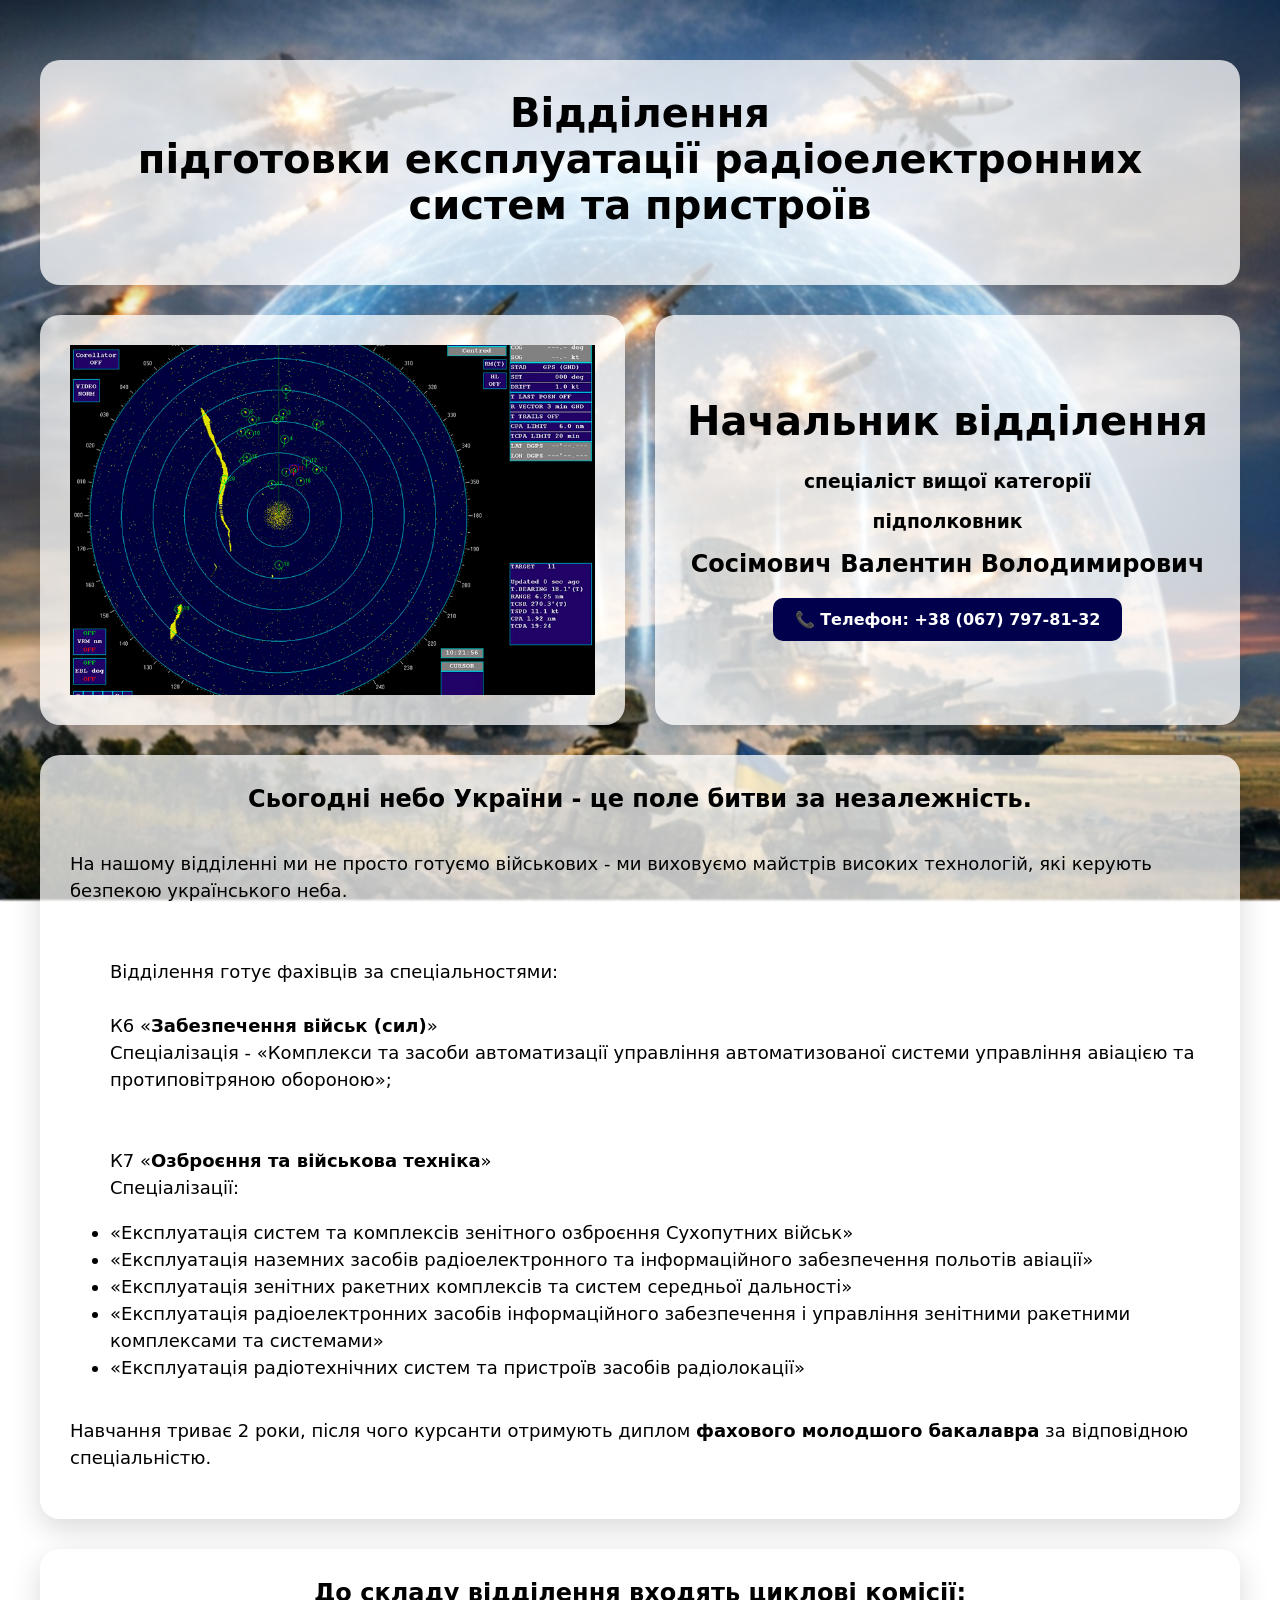
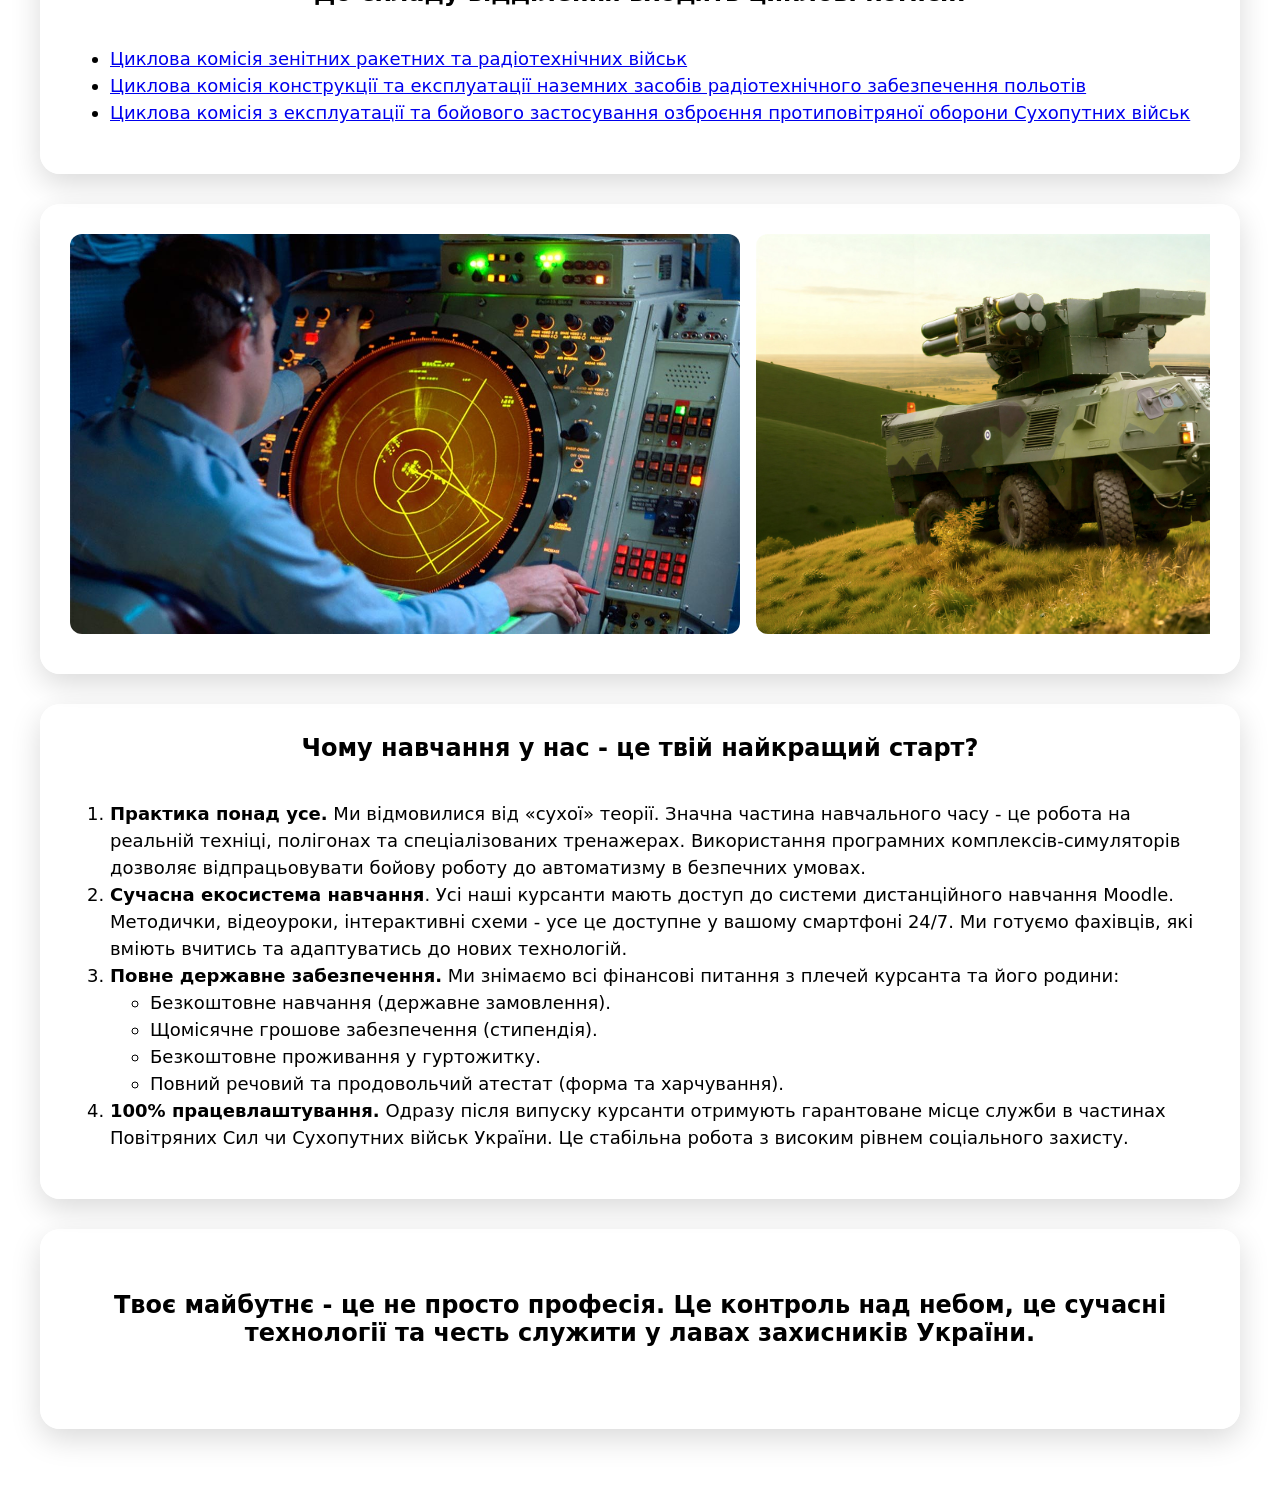
==== index.html @ 3a914ec9 "Add contacts number" ====
<!DOCTYPE html>
<html lang="uk">
<head>
    <meta content="text/html; charset=UTF-8" http-equiv="content-type">

    <meta name="viewport" content="width=device-width, initial-scale=1.0">
    <title>Відділення підготовки експлуатації радіоелектронних систем та пристроїв</title>
    <style>
    * {
      box-sizing: border-box;
      font-family: system-ui, -apple-system, BlinkMacSystemFont, "Segoe UI", Roboto, sans-serif;
    }

    body {
      margin: 0;
      min-height: 100vh;
      background-image: url("images/dome2.jpg");
      background-size: cover;
      background-position: center;
      background-attachment: fixed;
    }

    .overlay {
      min-height: 100vh;
      padding: 60px 40px;
      backdrop-filter: blur(1px);
      /*background: rgba(0, 0, 0, 0.8);*/
    }

    .grid {
      max-width: 1200px;
      margin: 0 auto;
      display: grid;
      grid-template-columns: repeat(2, 1fr);
      gap: 30px;
    }

    .full {
      grid-column: 1 / -1;
    }

    .card {
      background: rgba(255, 255, 255, 0.75);
      border-radius: 20px;
      padding: 30px;
      box-shadow: 0 10px 30px rgba(0, 0, 0, 0.15);
      min-height: 200px;
      min-width: 0;
      display: flex;
      flex-direction: column;
      justify-content: center;
    }

    .card h1 {
      margin-top: 0;
      font-size: 40px;
      color: #1e3a8a;
      text-align: center;
    }
      .card h2 {
      margin-top: 0;
      font-size: 24px;      
    }
      
    .text {
      text-align: center;
    }
         .gallery {
      max-height: 350px;
      overflow-x: auto;
    }
          .gallery-horizontal {
      display: flex;
      gap: 16px;
      overflow-x: auto;
      padding-bottom: 10px;
      scroll-behavior: smooth;
      -webkit-overflow-scrolling: touch;
    }

    .gallery-horizontal img {
      height: 400px;        /* 🔥 однакова висота */
      width: auto;
      flex-shrink: 0;       /* ❗ не стискаються */
      object-fit: cover;
      border-radius: 12px;
    }
          video {
             width: 100%;
            height: auto;
            border-radius: 14px;
            max-height: 600px;   /* 👈 підбери значення */
      /*height: auto;
      aspect-ratio: 9 / 16;*/
                }
    .video-wrap {
      width: 100%;
      max-height: 315px;        /* 👈 обмеження висоти */
      aspect-ratio: 16 / 9;    /* пропорції */
      overflow: hidden;        /* 🔑 не дає вилазити */
      border-radius: 6px;
    }

    .video-wrap iframe {
      width: 100%;
      height: 100%;
      border: 0;
      display: block;
    }
    .card p {
      font-size: 18px;
      line-height: 1.5;
    }
      
      .card ul{
      font-size: 18px;
      line-height: 1.5;
    }
      
      .card ol{
      font-size: 18px;
      line-height: 1.5;
    }

    @media (max-width: 768px) {
      .grid {
        grid-template-columns: 1fr;
      }
    }
    .contact-call a{
      align: center;
      display:inline-block;
      padding:12px 22px;
      background:#01004c;
      color:white;
      text-decoration:none;
      border-radius:10px;
      font-weight:600;
      transition:0.25s;
    }

    .contact-call a:hover{
      background:black;
      transform:translateY(-2px);
    }
    </style>
</head>
<body>
<div class="overlay">
    <div class="grid">
        <div class="card full">
            <h1 style="color: black">Відділення <br>
                підготовки експлуатації радіоелектронних систем та пристроїв</h1>
        </div>
        <div class="card">
            <img src="images/indicator3.jpg" alt="">
        </div>
        <div align="center" class="card">
            <h1 style="color: black" align="center">Начальник відділення</h1>
            <h3 style="margin-top: 0"> спеціаліст вищої категорії</h3>
            <h3 style="margin-top: 0"> підполковник</h3>
            <h2> Сосімович Валентин Володимирович</h2>
            <div class="contact-call">
              <a href="tel:+380677978132">
                📞 Телефон: +38 (067) 797-81-32
              </a>
            </div>
        </div>
        <div class="card full">
            <h2 align="center">Сьогодні небо України - це поле битви за незалежність.</h2>
            <p>На нашому відділенні ми не просто готуємо військових - ми виховуємо майстрів високих технологій, які
                керують безпекою українського неба.
            </p>

            <ul>
                <p>
                    Відділення готує фахівців за спеціальностями:<br><br>

                    К6 «<b>Забезпечення військ (сил)</b>»<br>
                    Спеціалізація - «Комплекси та засоби автоматизації управління автоматизованої системи управління
                    авіацією та протиповітряною обороною»;
                    <br><br><br>
                    К7 «<b>Озброєння та військова техніка</b>»<br>
                    Спеціалізації:
                </p>
                <li>«Експлуатація систем та комплексів зенітного озброєння Сухопутних військ»</li>
                <li>«Експлуатація наземних засобів радіоелектронного та інформаційного забезпечення польотів авіації»
                </li>
                <li>«Експлуатація зенітних ракетних комплексів та систем середньої дальності»</li>
                <li>«Експлуатація радіоелектронних засобів інформаційного забезпечення і управління зенітними ракетними
                    комплексами та системами»
                </li>
                <li>«Експлуатація радіотехнічних систем та пристроїв засобів радіолокації»</li>

            </ul>

            <p>

                Навчання триває 2 роки, після чого курсанти отримують диплом <b>фахового молодшого бакалавра</b> за
                відповідною спеціальністю.
            </p>

        </div>
        <div class="card full">
            <h2 align="center">До складу відділення входять циклові комісії:</h2>
            <ul>
                <li><a href="./ZRV_RTV/zrv_rtv.html">Циклова комісія зенітних ракетних та радіотехнічних військ</a></li>
                <li><a href="./RTZ_ASU/rtz_asu.html">Циклова комісія конструкції та експлуатації наземних засобів
                    радіотехнічного забезпечення польотів</a></li>
                <li><a href="./PPO_SV/ppo_sv.html">Циклова комісія з експлуатації та бойового застосування озброєння
                    протиповітряної оборони Сухопутних військ</a></li>
            </ul>


        </div>
        <div class="card full">

            <div class="gallery-horizontal">
                <img src="images/im1.jpg" alt="">
                <img src="images/crotale.jpg" alt="">
                <img src="images/im14.jpg" alt="">
                <img src="images/avenger.jpg" alt="">
                <img src="images/zrv_back.jpg" alt="">
                <img src="images/osa.jpg" alt="">
                <img src="images/im5.jpg" alt="">
            </div>
        </div>
        <div class="card full">
            <h2 align="center">Чому навчання у нас - це твій найкращий старт?</h2>

            <ol>
                <li><b>Практика понад усе.</b> Ми відмовилися від «сухої» теорії.
                    Значна частина навчального часу - це робота на реальній техніці,
                    полігонах та спеціалізованих тренажерах. Використання програмних
                    комплексів-симуляторів дозволяє відпрацьовувати бойову роботу до
                    автоматизму в безпечних умовах.
                </li>
                <li><strong>Сучасна екосистема навчання</strong>. Усі наші курсанти мають доступ до
                    системи дистанційного навчання Moodle. Методички, відеоуроки, інтерактивні
                    схеми - усе це доступне у вашому смартфоні 24/7. Ми готуємо фахівців, які
                    вміють вчитись та адаптуватись до нових технологій.
                </li>
                <li><strong>Повне державне забезпечення.</strong> Ми знімаємо всі фінансові питання з плечей
                    курсанта та його родини:
                </li>
                <ul>
                    <li>Безкоштовне навчання (державне замовлення).</li>
                    <li>Щомісячне грошове забезпечення (стипендія).</li>
                    <li>Безкоштовне проживання у гуртожитку.</li>
                    <li>Повний речовий та продовольчий атестат (форма та харчування).</li>
                </ul>


                <li><b>100% працевлаштування.</b> Одразу після випуску курсанти отримують
                    гарантоване місце служби в частинах Повітряних Сил чи Сухопутних
                    військ України. Це стабільна робота з високим рівнем соціального захисту.
                </li>


            </ol>
        </div>
        <div class="card full">
            <h2 align="center">Твоє майбутнє - це не просто професія.
                Це контроль над небом, це сучасні технології та честь служити у лавах захисників України.
            </h2>
        </div>
    </div>
</div>
</body>
</html>
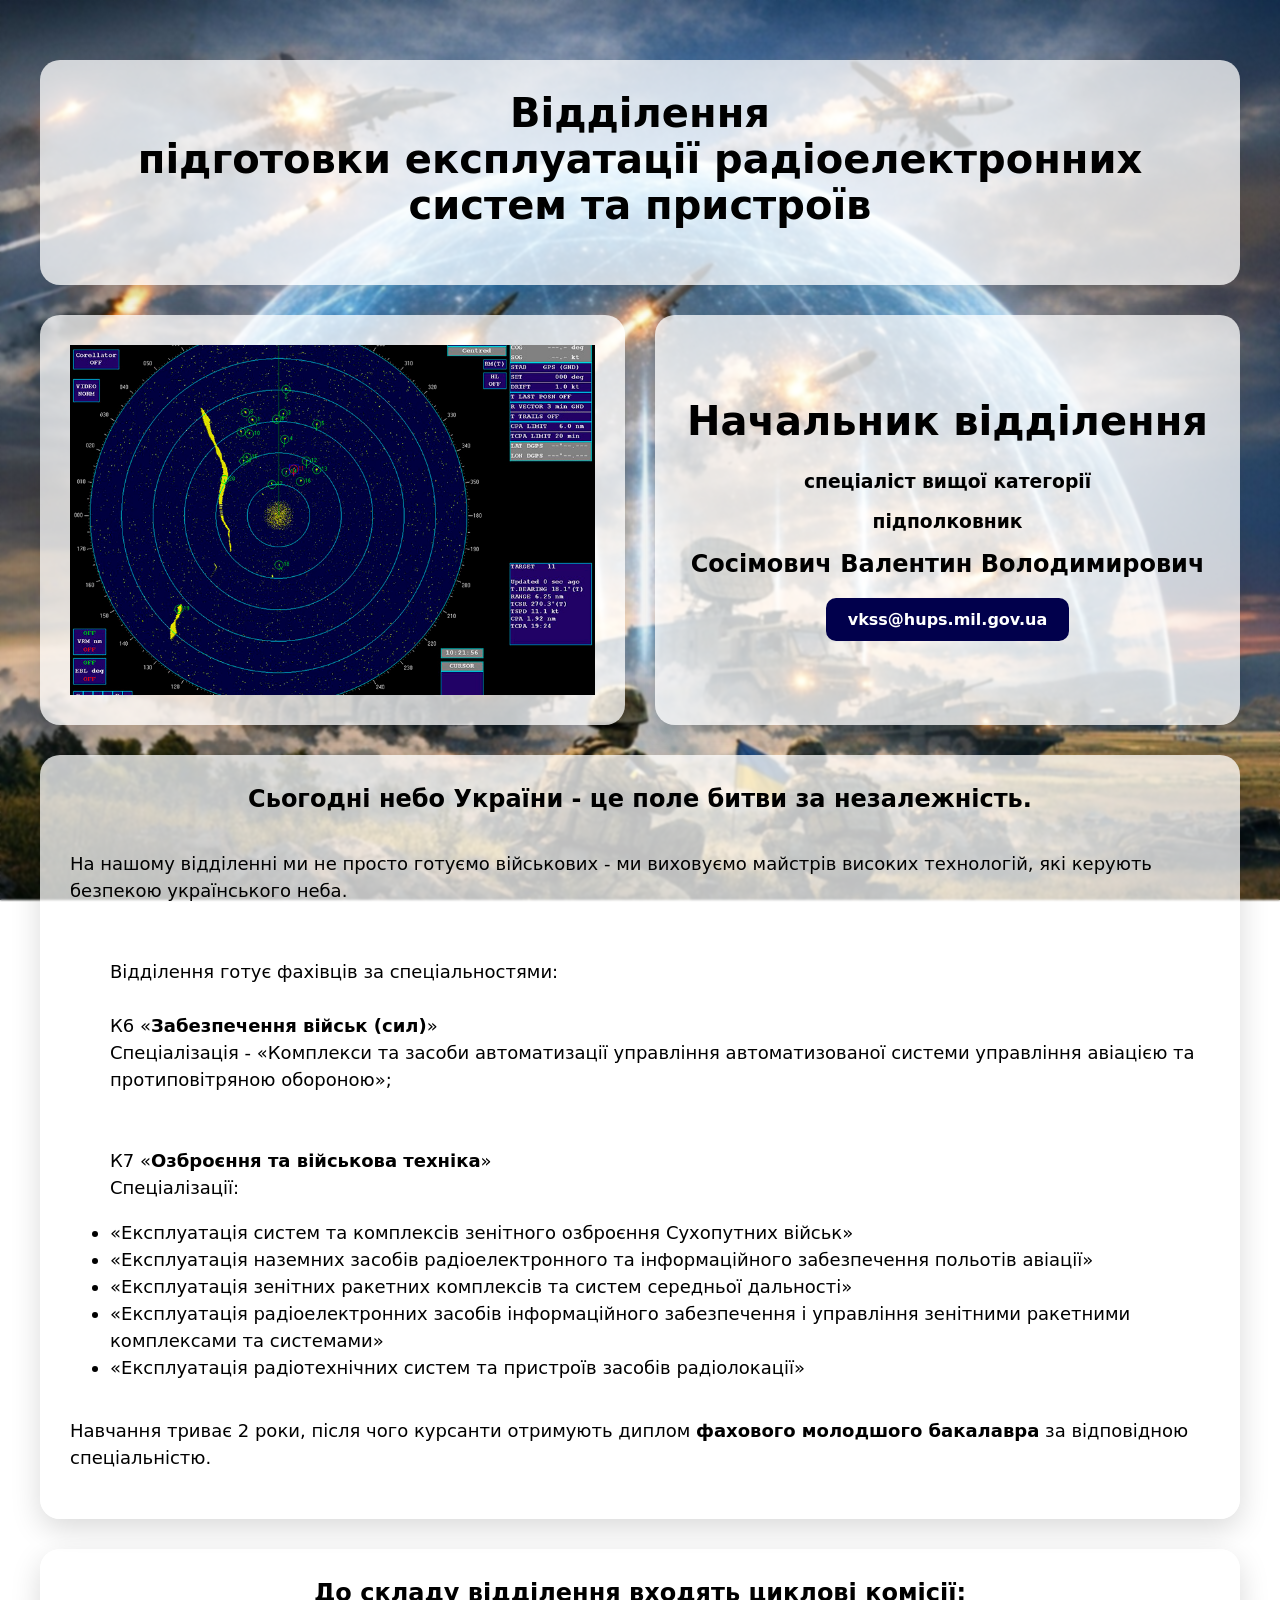
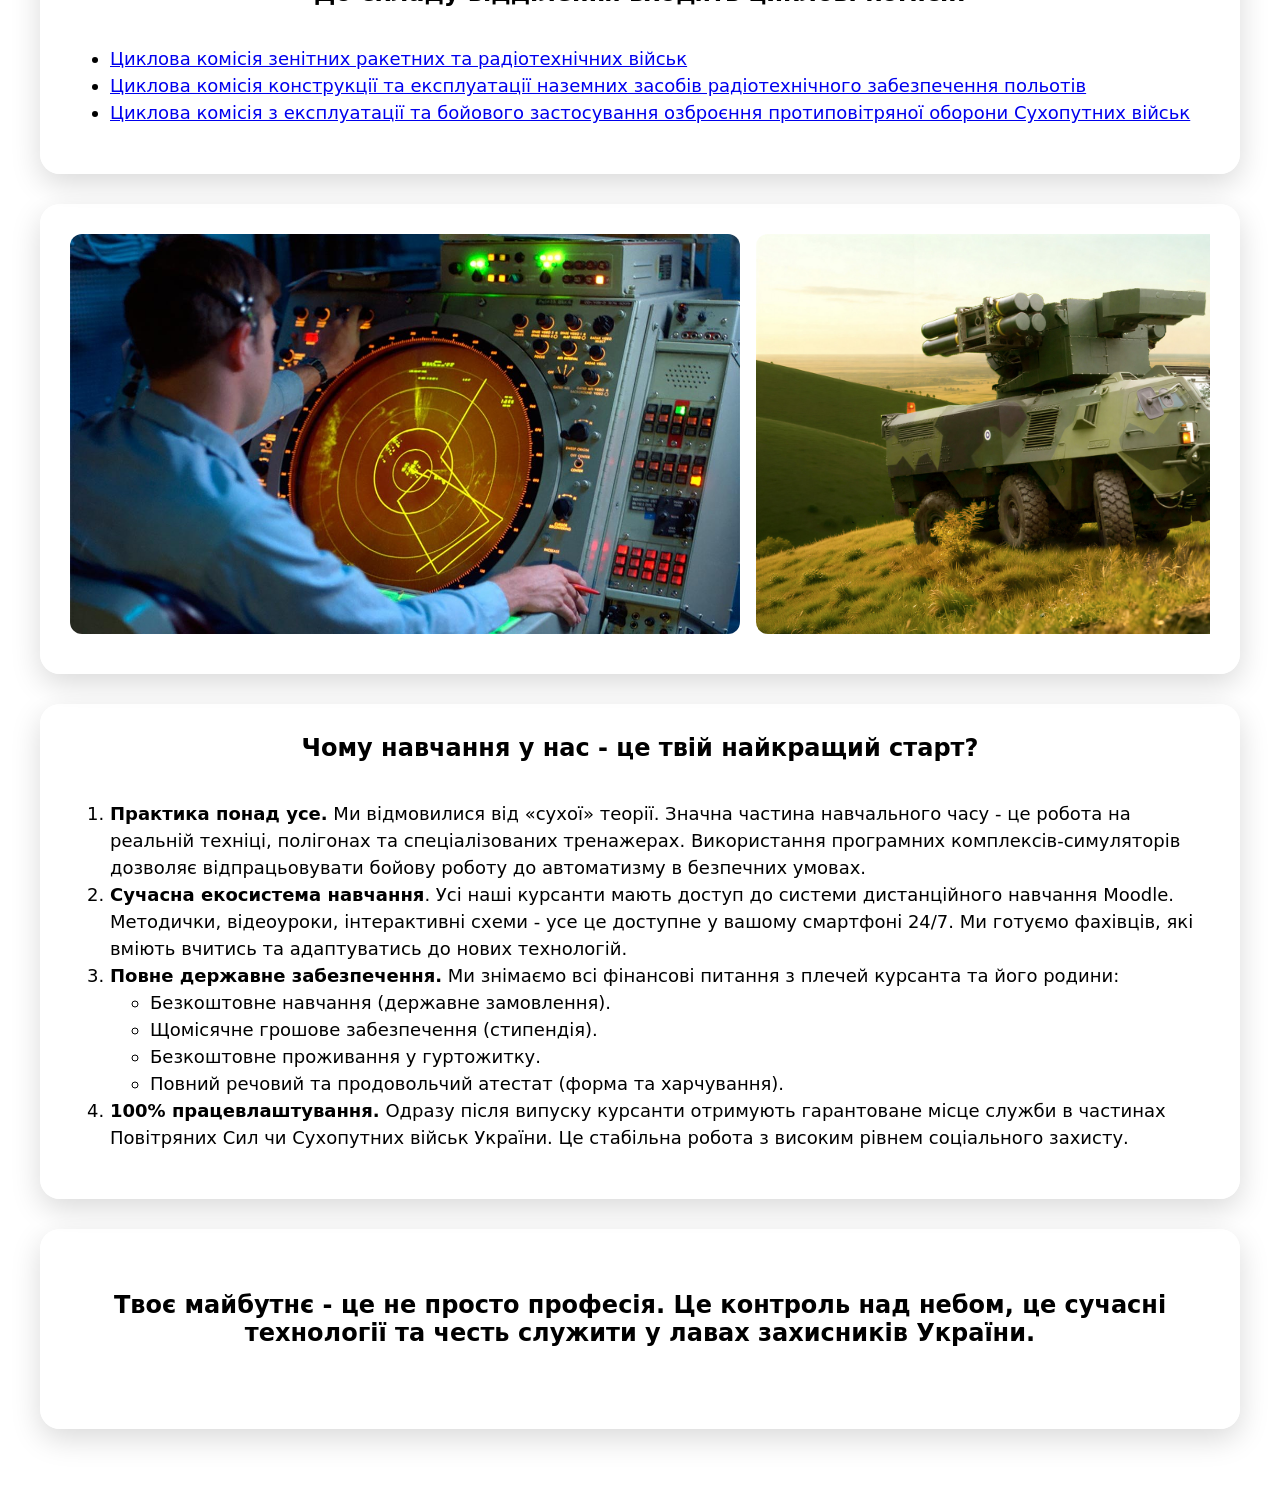
==== commit a0b2cea7: "Add email" ====
--- a/index.html
+++ b/index.html
@@ -143,6 +143,7 @@
       background:black;
       transform:translateY(-2px);
     }
+
     </style>
 </head>
 <body>
@@ -161,9 +162,9 @@
             <h3 style="margin-top: 0"> підполковник</h3>
             <h2> Сосімович Валентин Володимирович</h2>
             <div class="contact-call">
-              <a href="tel:+380677978132">
-                📞 Телефон: +38 (067) 797-81-32
-              </a>
+                <a href="mailto:vkss@hups.mil.gov.ua">
+                    vkss@hups.mil.gov.ua
+                </a>
             </div>
         </div>
         <div class="card full">
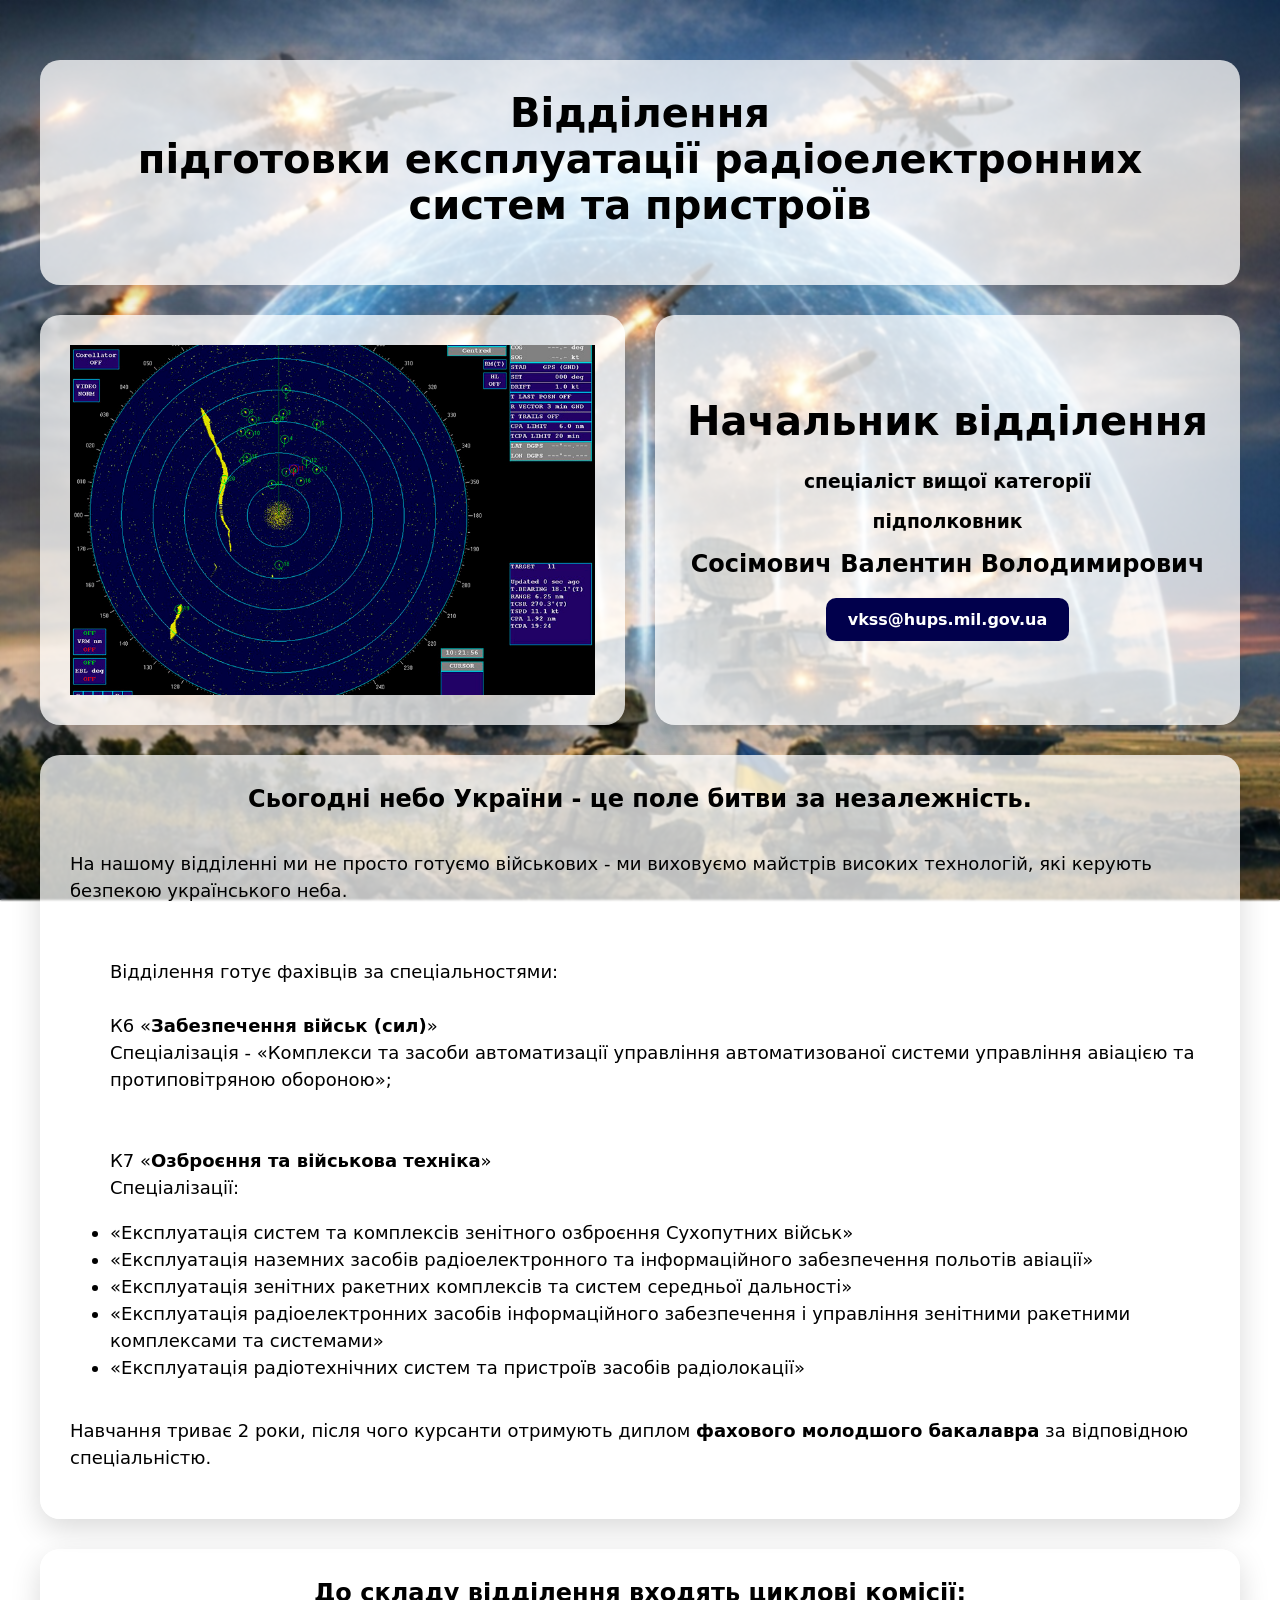
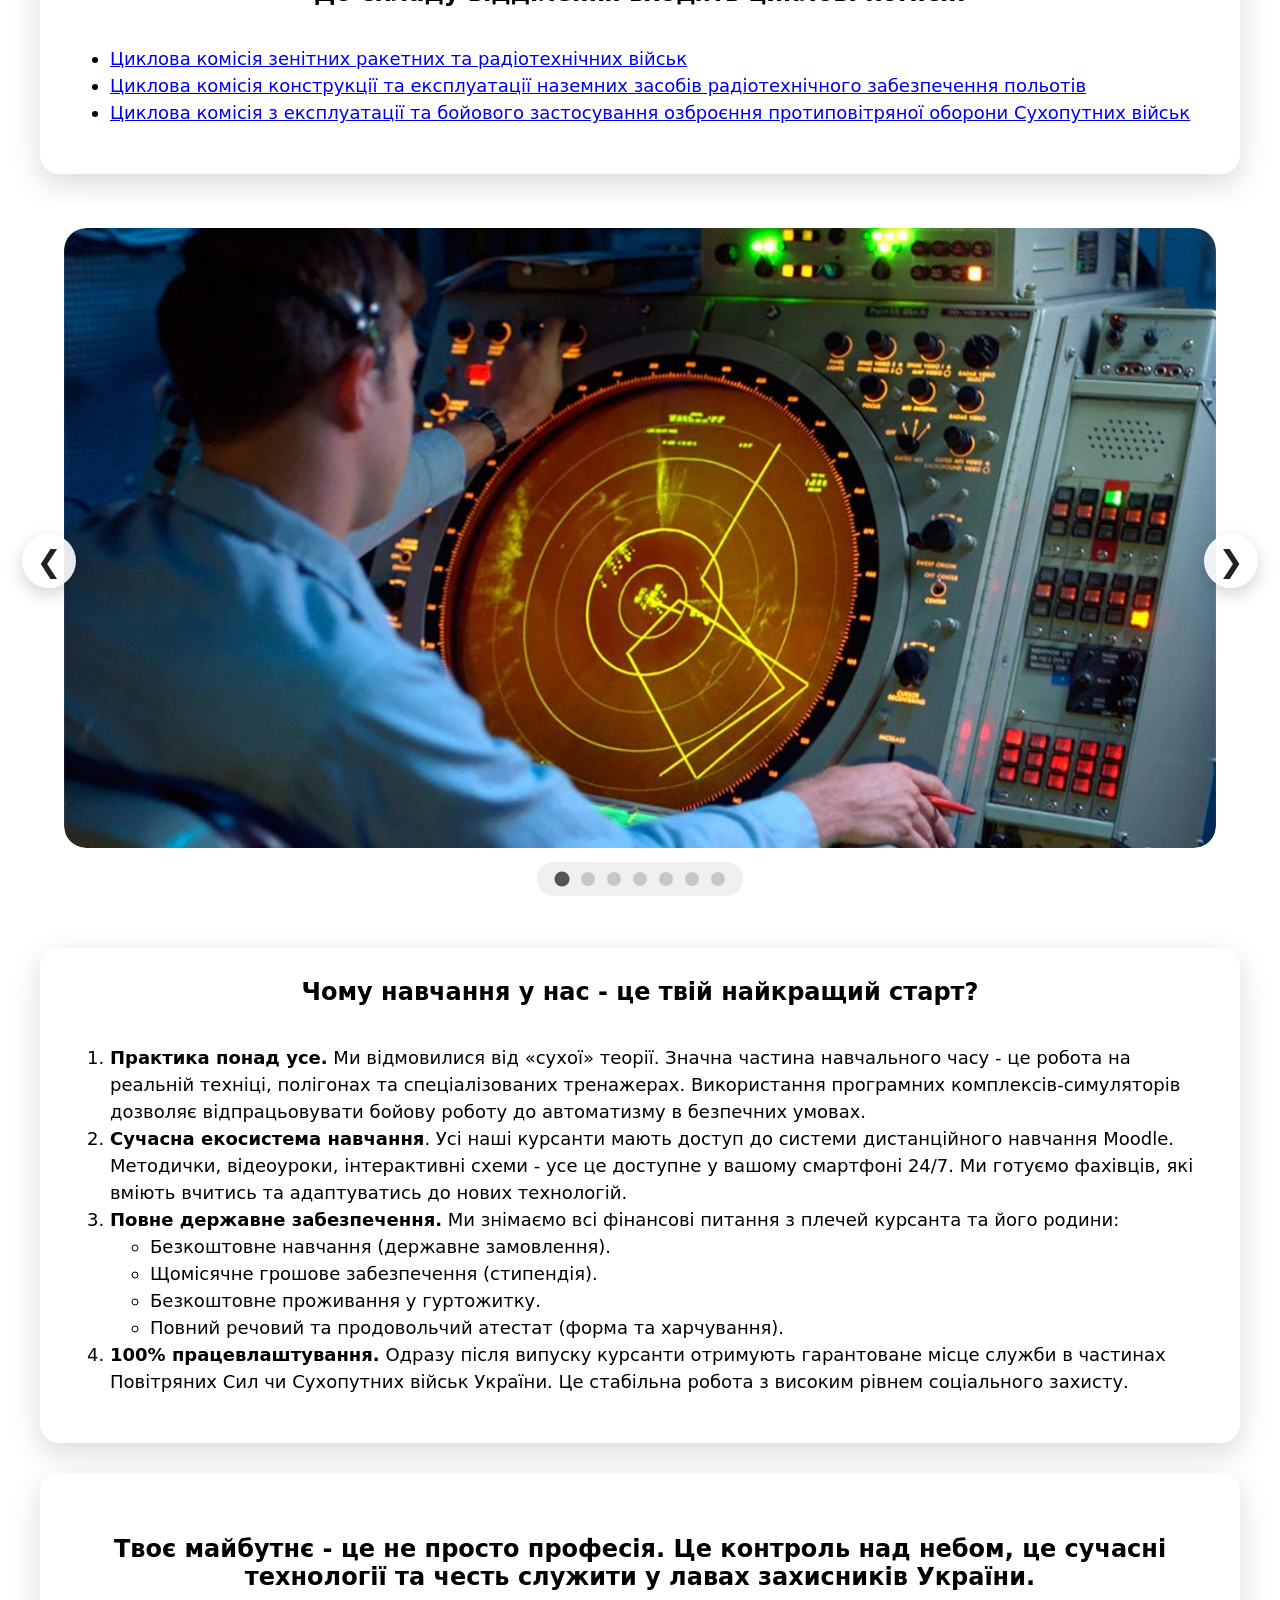
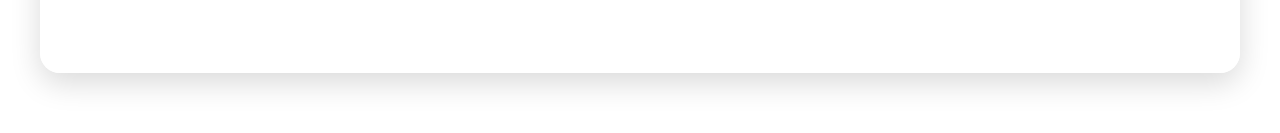
==== commit 097fe15e: "Add image slider" ====
--- a/index.html
+++ b/index.html
@@ -5,6 +5,7 @@
 
     <meta name="viewport" content="width=device-width, initial-scale=1.0">
     <title>Відділення підготовки експлуатації радіоелектронних систем та пристроїв</title>
+    <link rel="stylesheet" href="css/slider.css">
     <style>
     * {
       box-sizing: border-box;
@@ -65,27 +66,12 @@
     .text {
       text-align: center;
     }
-         .gallery {
+    .gallery {
       max-height: 350px;
       overflow-x: auto;
     }
-          .gallery-horizontal {
-      display: flex;
-      gap: 16px;
-      overflow-x: auto;
-      padding-bottom: 10px;
-      scroll-behavior: smooth;
-      -webkit-overflow-scrolling: touch;
-    }
-
-    .gallery-horizontal img {
-      height: 400px;        /* 🔥 однакова висота */
-      width: auto;
-      flex-shrink: 0;       /* ❗ не стискаються */
-      object-fit: cover;
-      border-radius: 12px;
-    }
-          video {
+
+    video {
              width: 100%;
             height: auto;
             border-radius: 14px;
@@ -214,16 +200,32 @@
 
 
         </div>
-        <div class="card full">
-
-            <div class="gallery-horizontal">
-                <img src="images/im1.jpg" alt="">
-                <img src="images/crotale.jpg" alt="">
-                <img src="images/im14.jpg" alt="">
-                <img src="images/avenger.jpg" alt="">
-                <img src="images/zrv_back.jpg" alt="">
-                <img src="images/osa.jpg" alt="">
-                <img src="images/im5.jpg" alt="">
+        <div class="slider-wrap full">
+            <button class="slider-arrow slider-arrow-left" onclick="moveSlide(-1)">
+                &#10094;
+            </button>
+            <div class="slider">
+                <div class="slider-track" id="sliderTrack">
+                    <img src="images/im1.jpg" alt="" class="slide">
+                    <img src="images/crotale.jpg" alt="" class="slide">
+                    <img src="images/im14.jpg" alt="" class="slide">
+                    <img src="images/avenger.jpg" alt="" class="slide">
+                    <img src="images/zrv_back.jpg" alt="" class="slide">
+                    <img src="images/osa.jpg" alt="" class="slide">
+                    <img src="images/im5.jpg" alt="" class="slide">
+                </div>
+            </div>
+            <button class="slider-arrow slider-arrow-right" onclick="moveSlide(1)">
+                &#10095;
+            </button>
+            <div class="slider-dots" id="sliderDots">
+                <button class="dot active" onclick="goToSlide(0)"></button>
+                <button class="dot" onclick="goToSlide(1)"></button>
+                <button class="dot" onclick="goToSlide(2)"></button>
+                <button class="dot" onclick="goToSlide(3)"></button>
+                <button class="dot" onclick="goToSlide(4)"></button>
+                <button class="dot" onclick="goToSlide(5)"></button>
+                <button class="dot" onclick="goToSlide(6)"></button>
             </div>
         </div>
         <div class="card full">
@@ -267,5 +269,6 @@
         </div>
     </div>
 </div>
+<script src="js/slider.js"></script>
 </body>
 </html>
--- a/css/slider.css
+++ b/css/slider.css
@@ -0,0 +1,110 @@
+.slider-wrap {
+  position: relative;
+  max-width: 1200px;
+  margin: 0 auto;
+  padding: 24px 24px 70px;
+  background: rgba(255, 255, 255, 0.72);
+  border-radius: 28px;
+  backdrop-filter: blur(4px);
+}
+
+.slider {
+  overflow: hidden;
+  border-radius: 22px;
+}
+
+.slider-track {
+  display: flex;
+  transition: transform 0.45s ease;
+}
+
+.slide {
+  width: 100%;
+  flex: 0 0 100%;
+  height: 620px;
+  object-fit: cover;
+  border-radius: 22px;
+}
+
+.slider-arrow {
+  position: absolute;
+  top: 50%;
+  transform: translateY(-50%);
+  width: 54px;
+  height: 54px;
+  border: none;
+  border-radius: 50%;
+  background: rgba(255, 255, 255, 0.9);
+  color: #222;
+  font-size: 30px;
+  cursor: pointer;
+  box-shadow: 0 6px 18px rgba(0, 0, 0, 0.18);
+  z-index: 2;
+  transition: 0.2s ease;
+}
+
+.slider-arrow:hover {
+  background: #ffffff;
+  transform: translateY(-50%) scale(1.05);
+}
+
+.slider-arrow-left {
+  left: -18px;
+}
+
+.slider-arrow-right {
+  right: -18px;
+}
+
+.slider-dots {
+  position: absolute;
+  left: 50%;
+  bottom: 22px;
+  transform: translateX(-50%);
+  display: flex;
+  gap: 12px;
+  padding: 10px 18px;
+  border-radius: 999px;
+  background: rgba(240, 240, 240, 0.95);
+}
+
+.dot {
+  width: 14px;
+  height: 14px;
+  border: none;
+  border-radius: 50%;
+  background: #c7c7c7;
+  cursor: pointer;
+  transition: 0.2s ease;
+}
+
+.dot.active {
+  background: #555;
+  transform: scale(1.08);
+}
+
+@media (max-width: 900px) {
+  .slider-wrap {
+    padding: 16px 16px 62px;
+    border-radius: 20px;
+  }
+
+  .slide {
+    height: 340px;
+    border-radius: 16px;
+  }
+
+  .slider-arrow {
+    width: 42px;
+    height: 42px;
+    font-size: 24px;
+  }
+
+  .slider-arrow-left {
+    left: 6px;
+  }
+
+  .slider-arrow-right {
+    right: 6px;
+  }
+}
